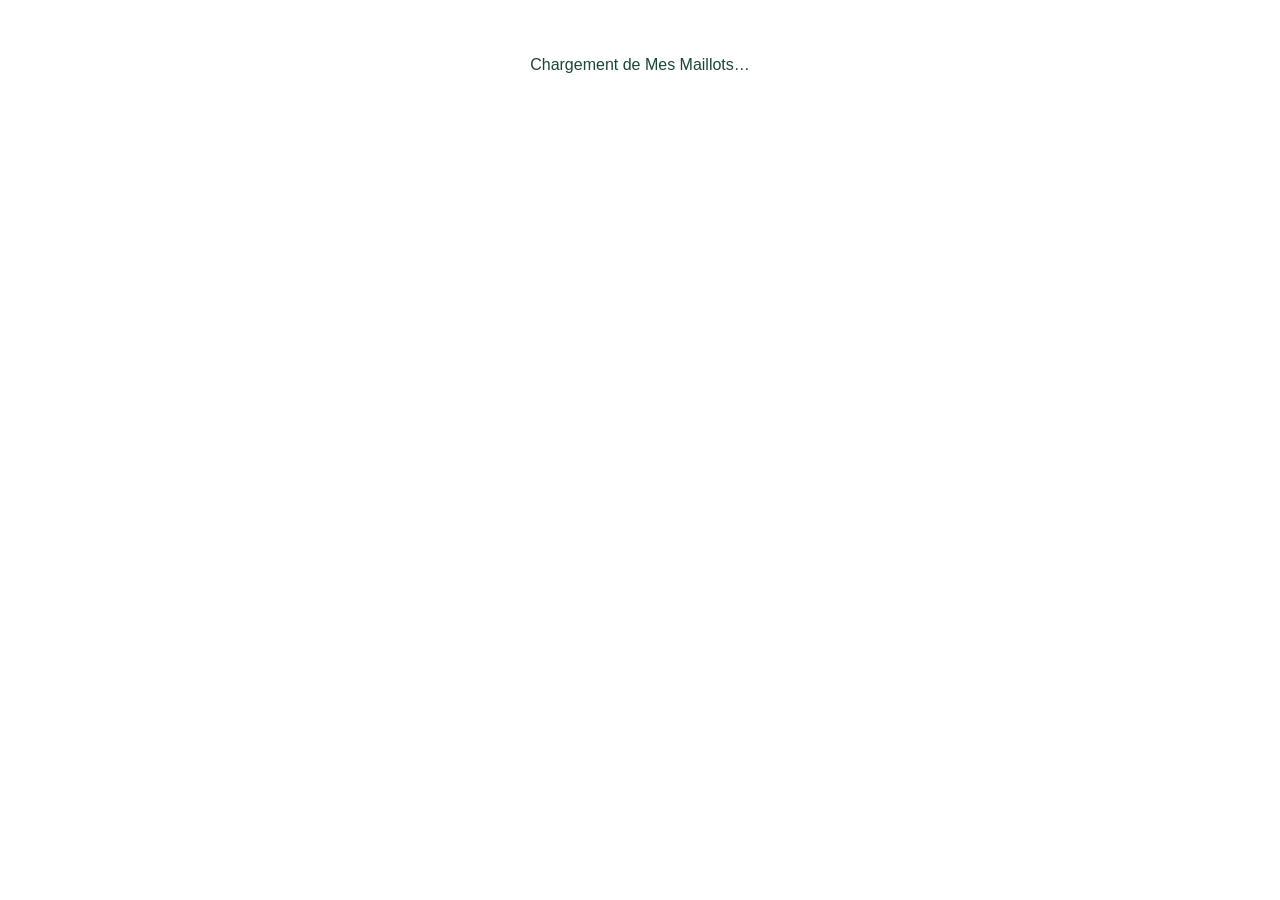
==== index.html @ 471b046e "Rename file-4.html to index.html" ====
<!DOCTYPE html>
<html lang="fr">
<head>
  <meta charset="utf-8">
  <meta name="viewport" content="width=device-width, initial-scale=1, viewport-fit=cover">
  <title>Mes Maillots</title>
  <meta name="description" content="Ma collection de maillots de football">
  <meta name="theme-color" content="#194838">
  <link rel="manifest" href="./manifest.json">
  <meta name="mobile-web-app-capable" content="yes">
  <meta name="apple-mobile-web-app-capable" content="yes">
  <meta name="apple-mobile-web-app-status-bar-style" content="black-translucent">
  <meta name="apple-mobile-web-app-title" content="Mes Maillots">
</head>
<body>
  <div id="app">
    <p style="text-align:center;padding:40px;font-family:sans-serif;color:#194838">Chargement de Mes Maillots…</p>
  </div>
  <script src="./app.js"></script>
</body>
</html>
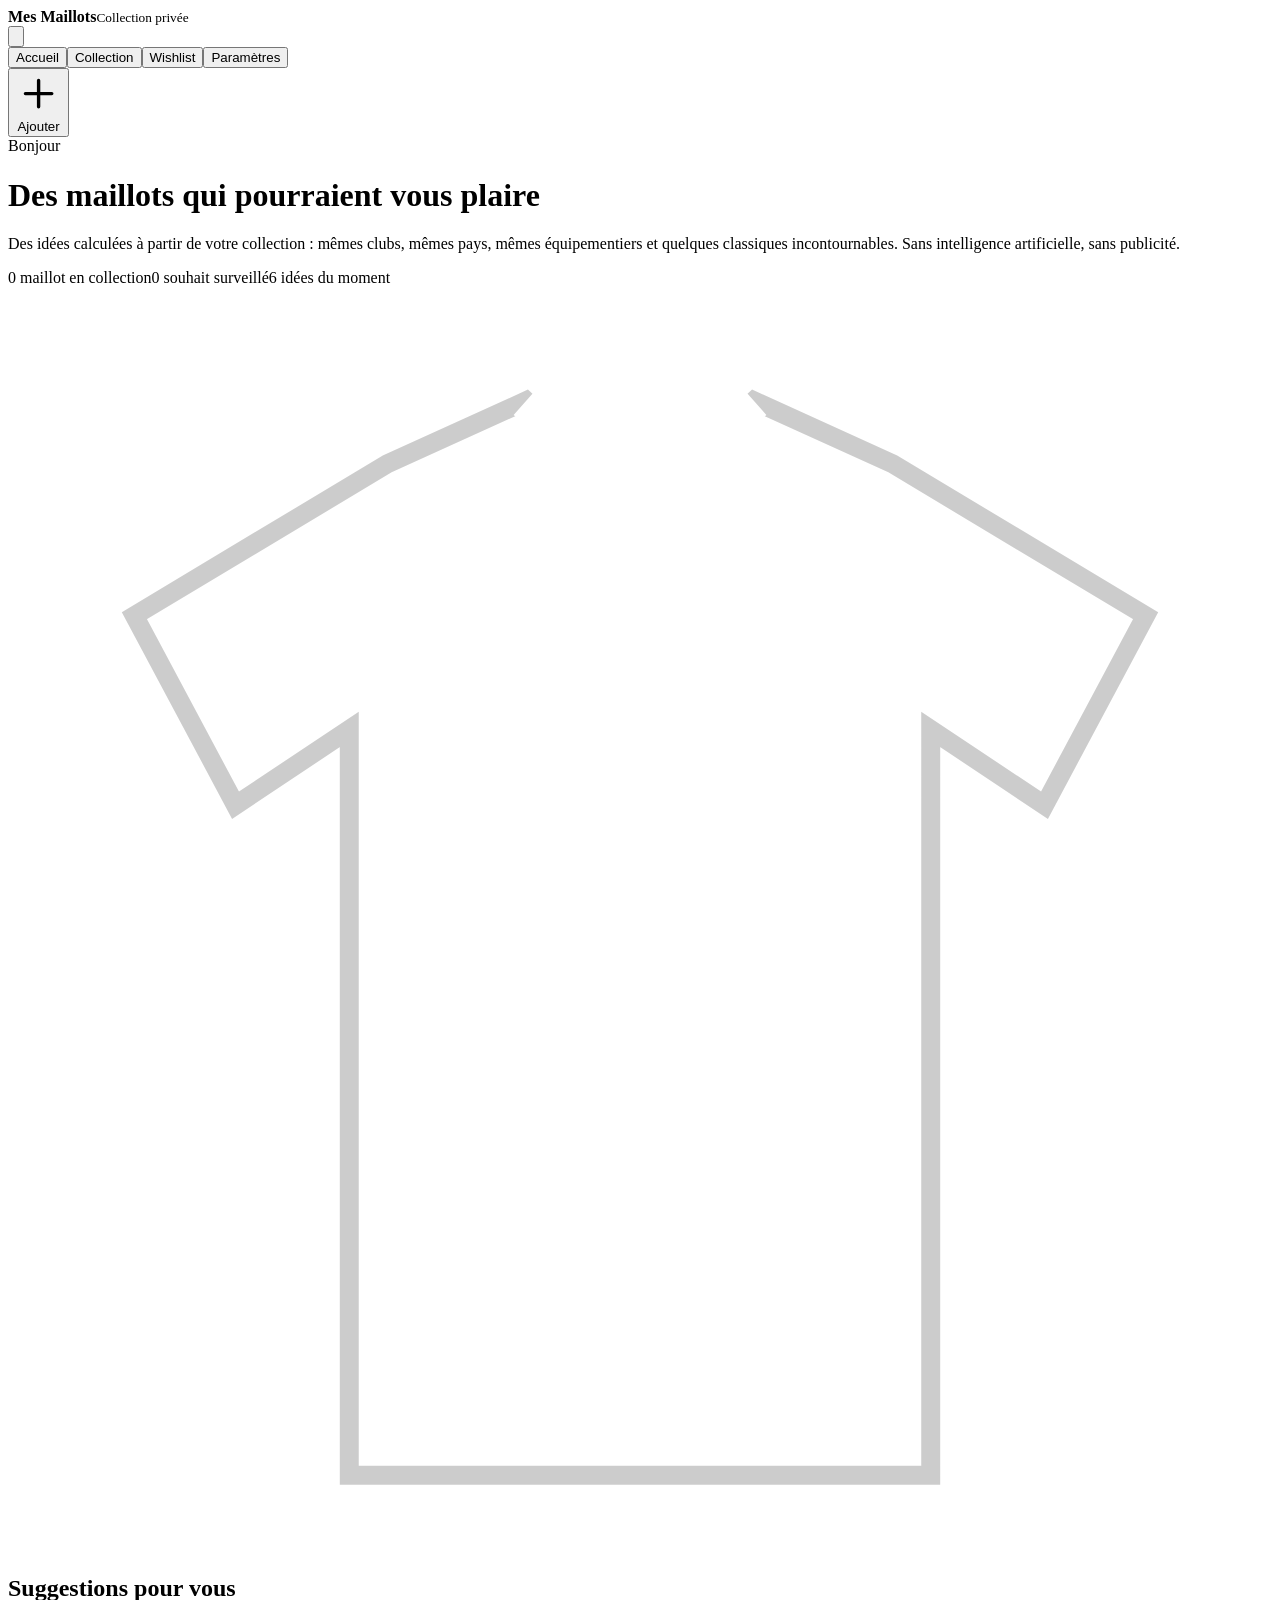
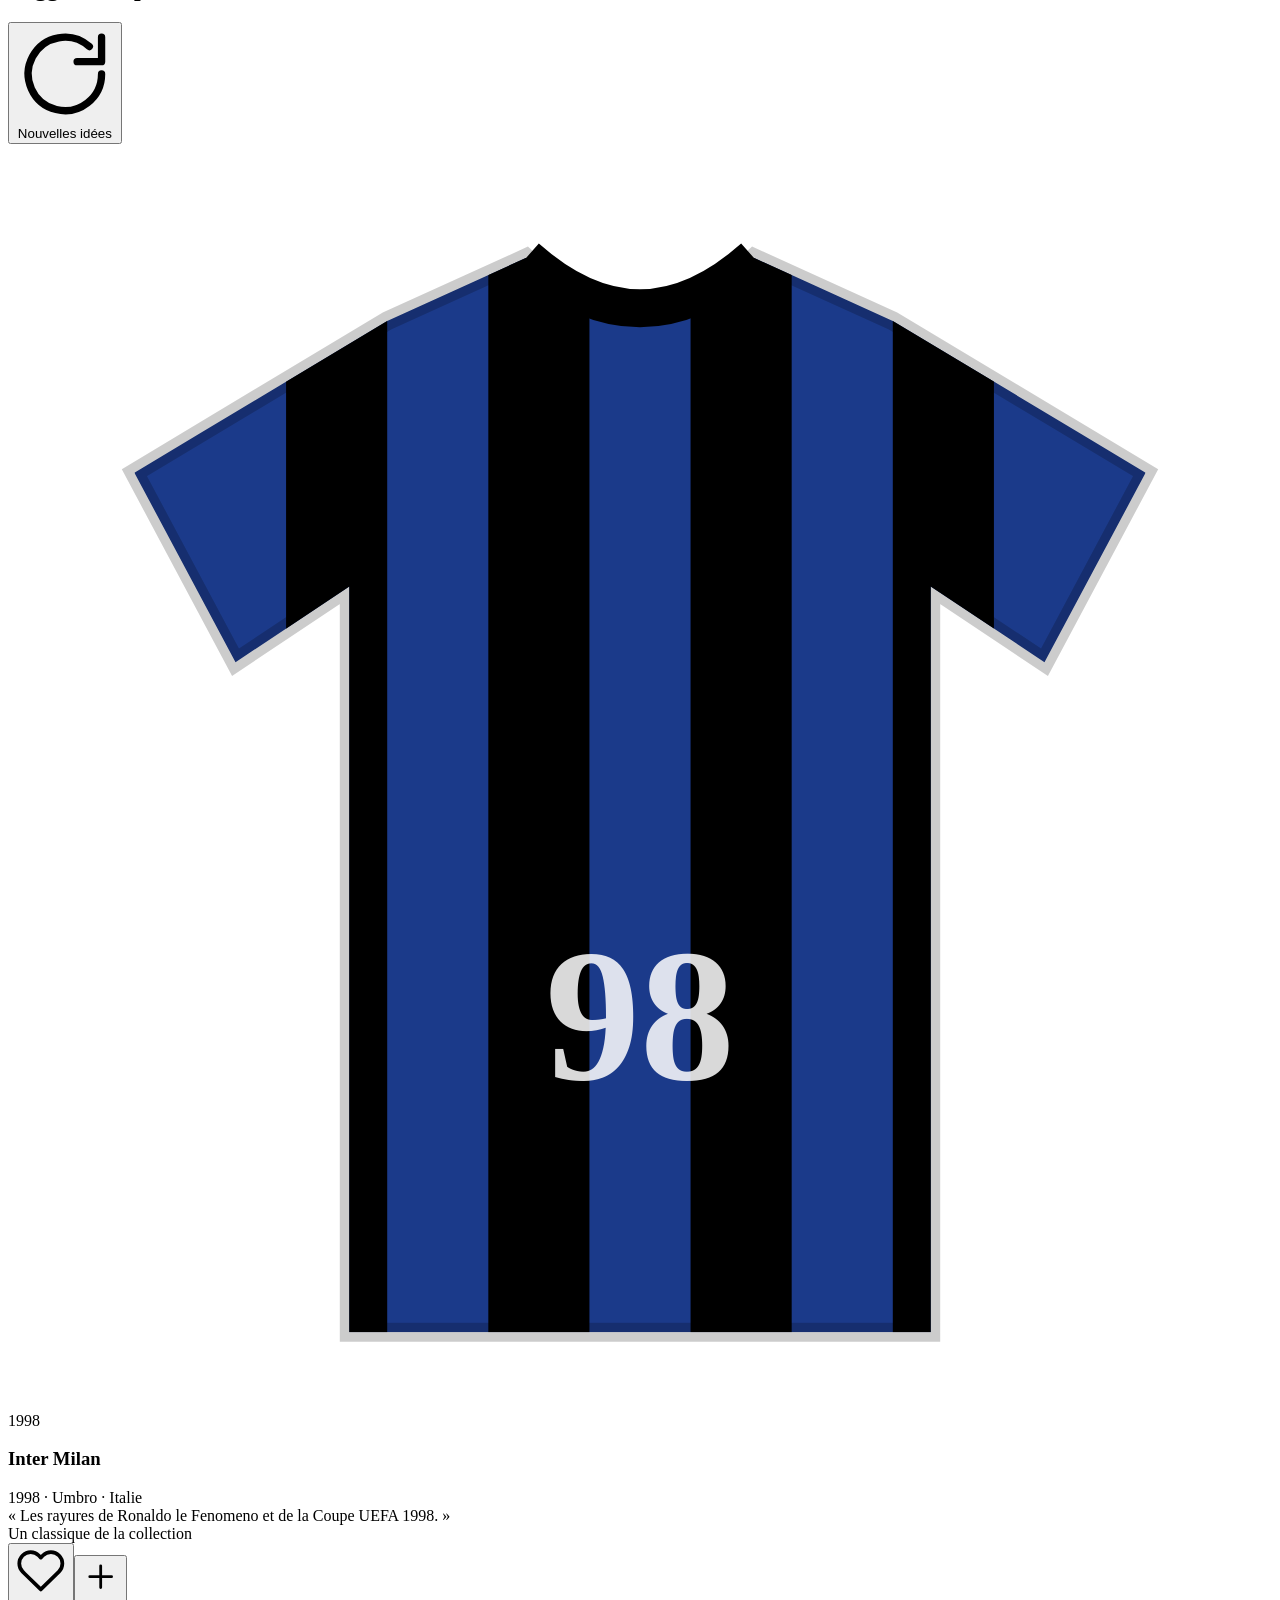
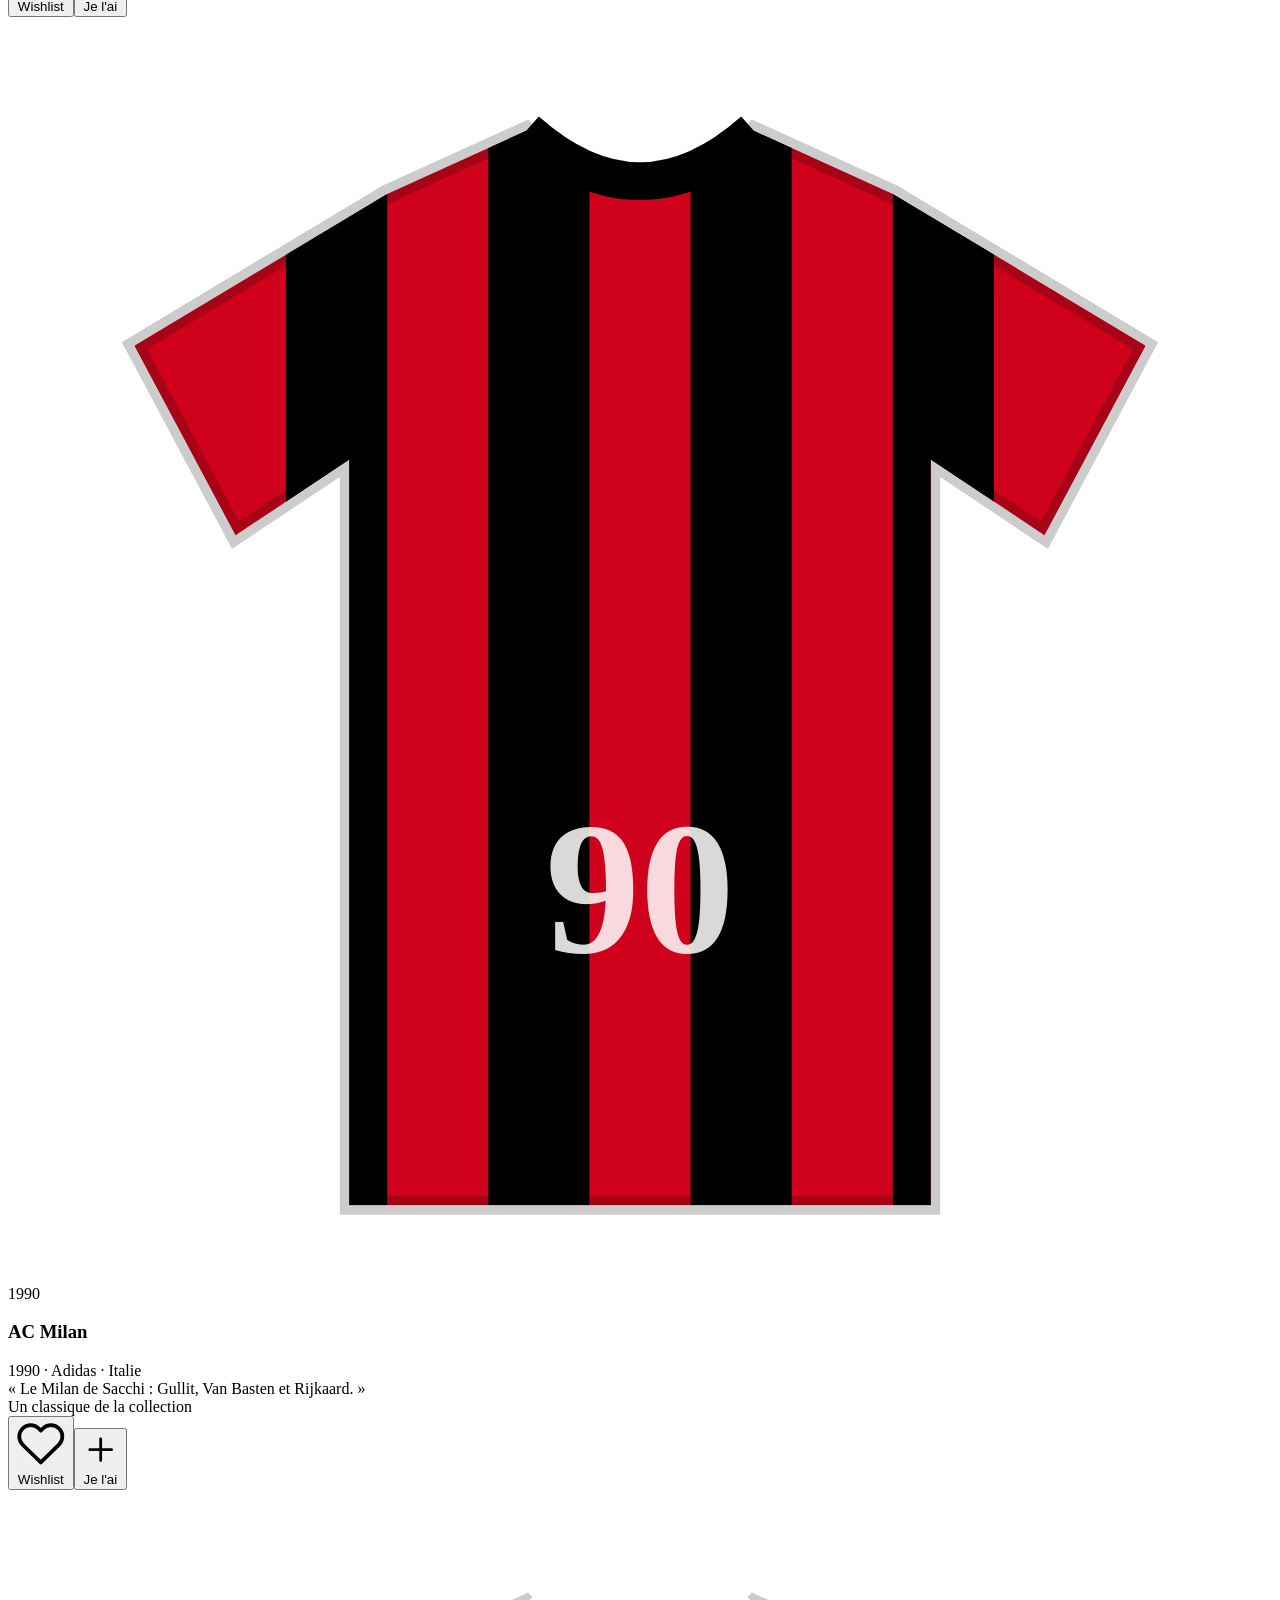
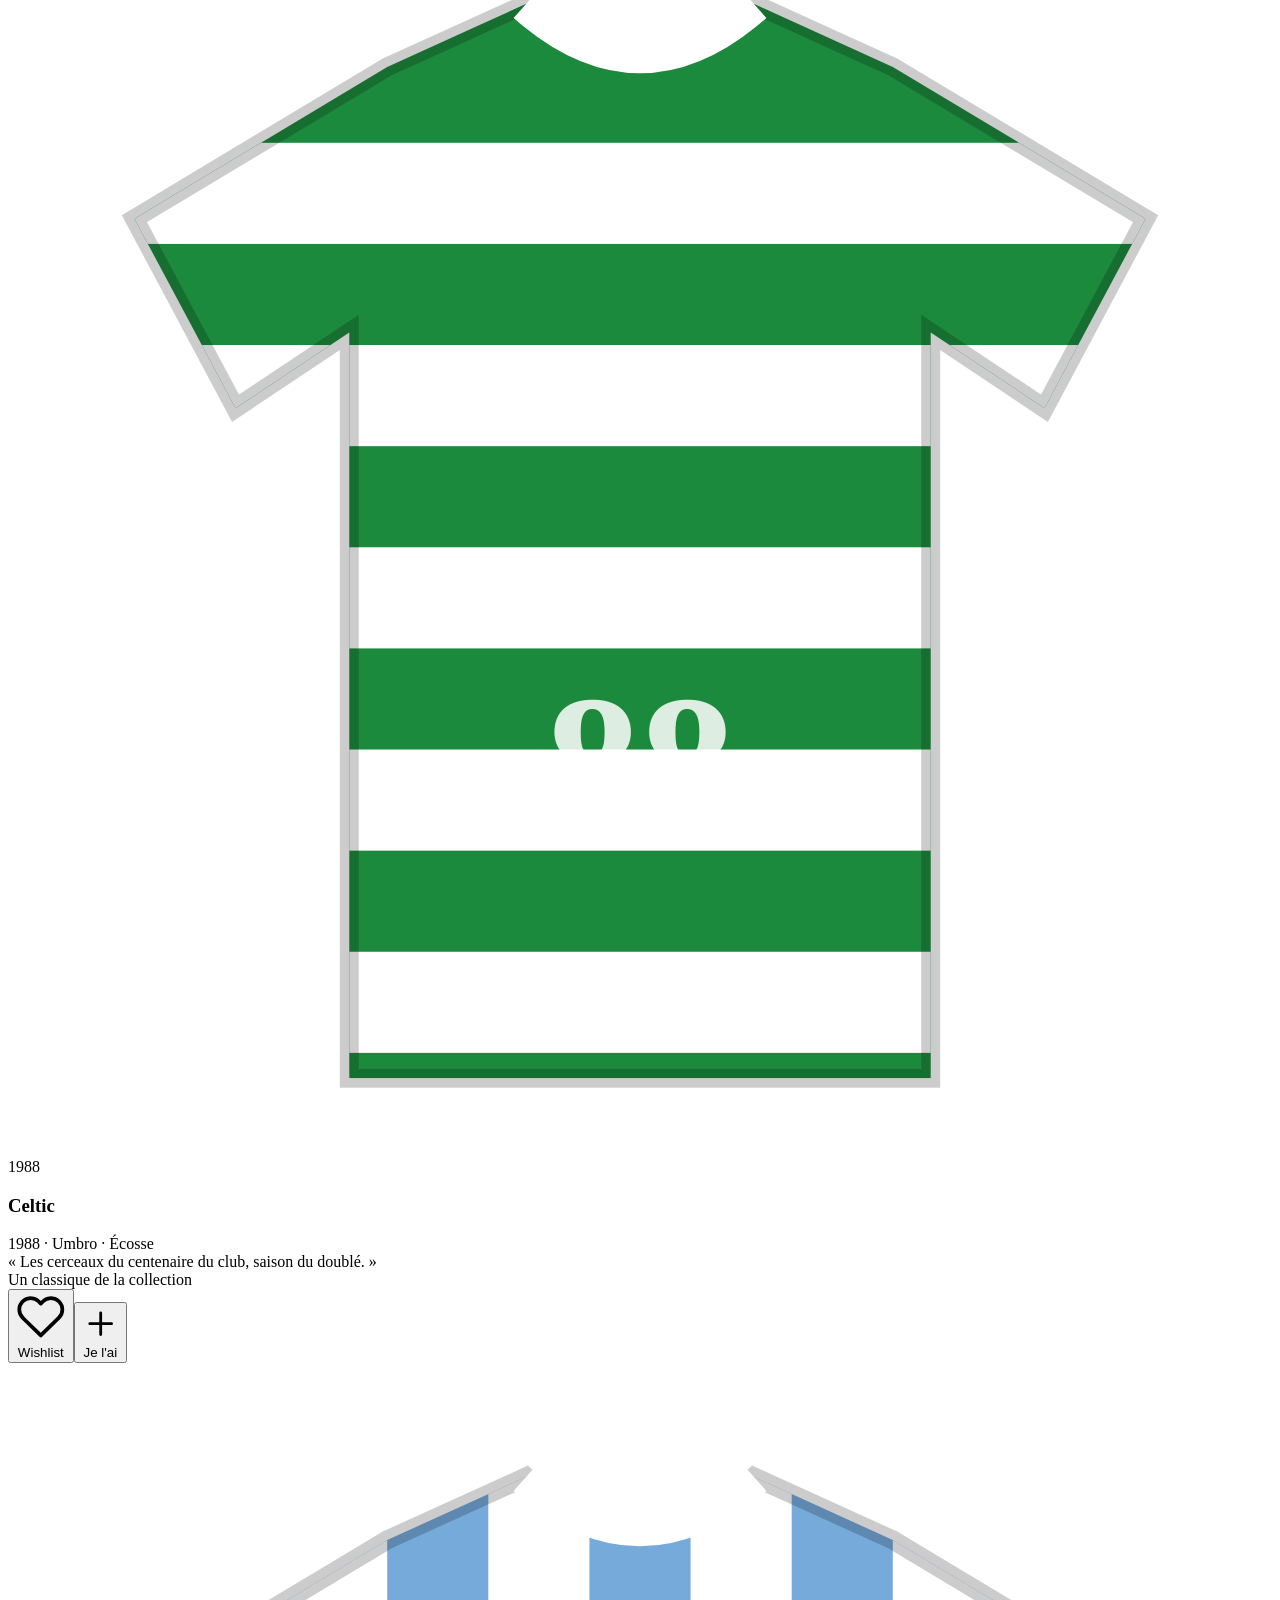
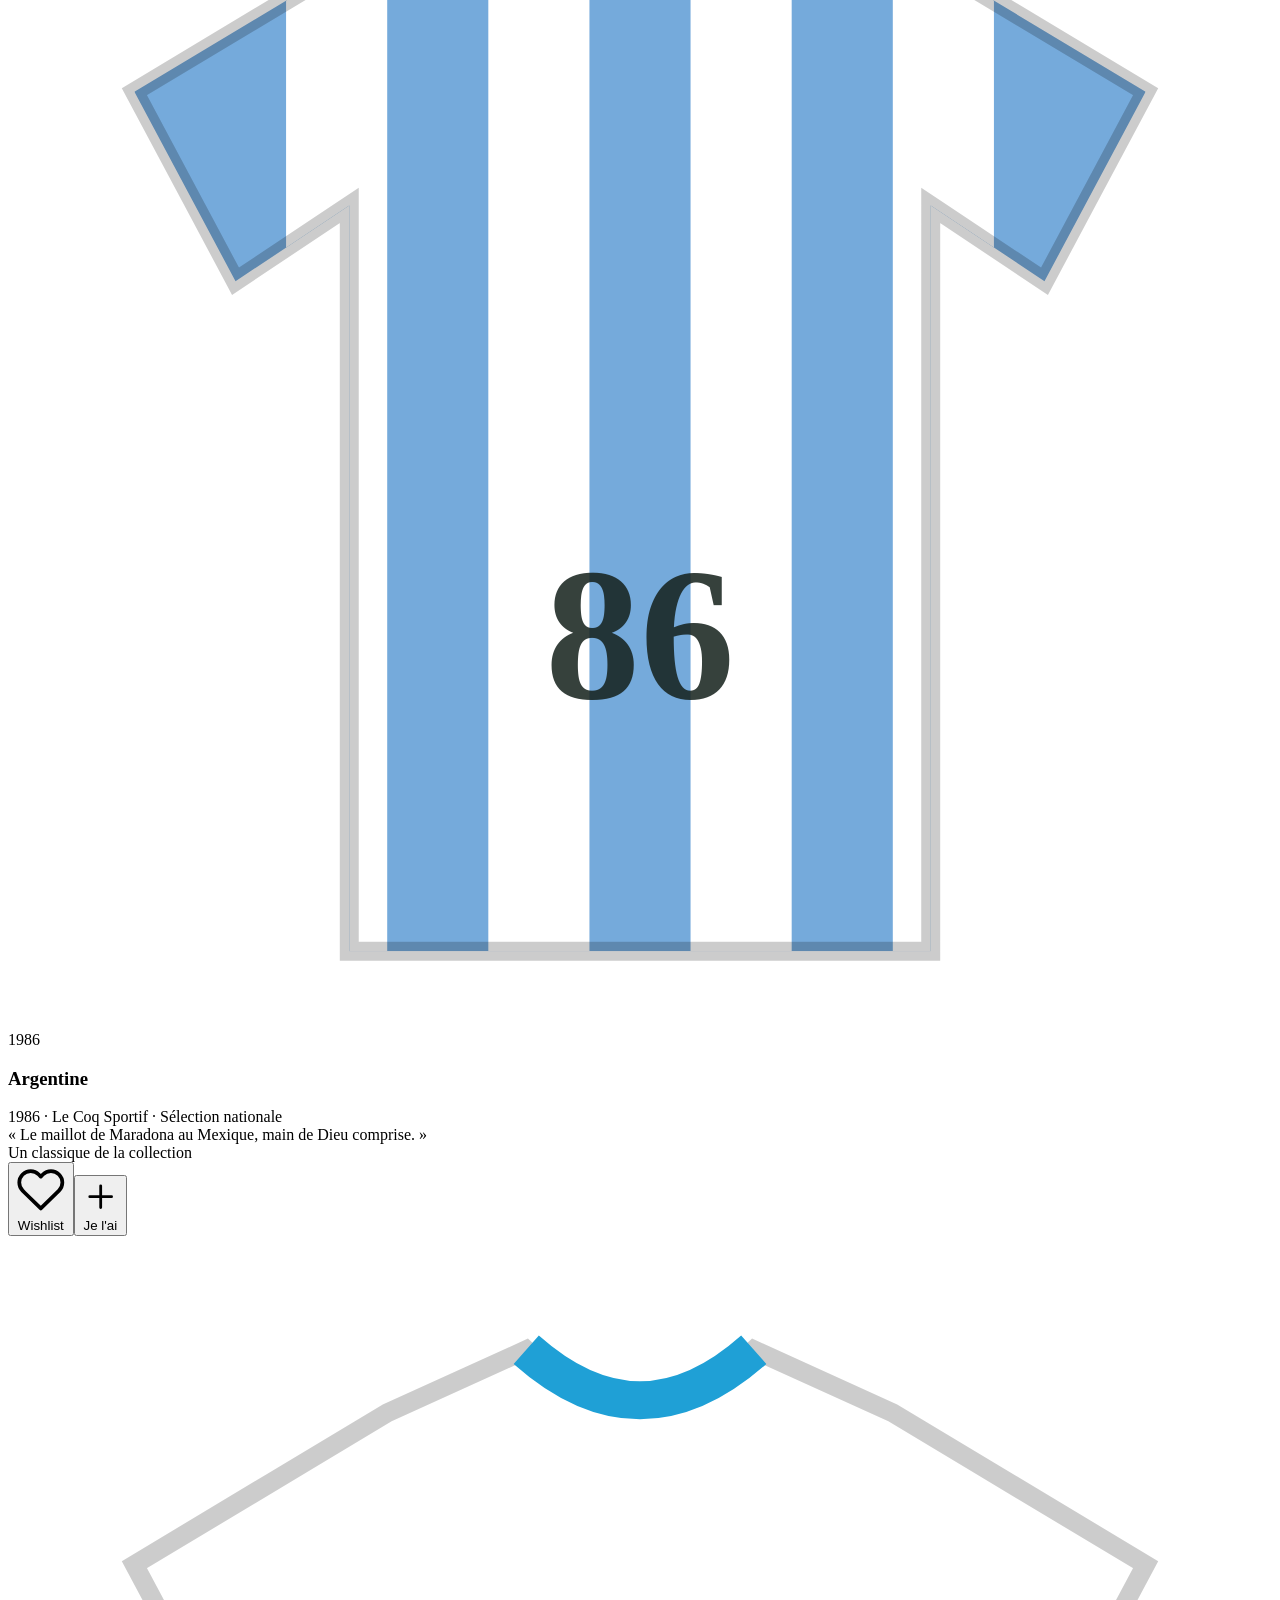
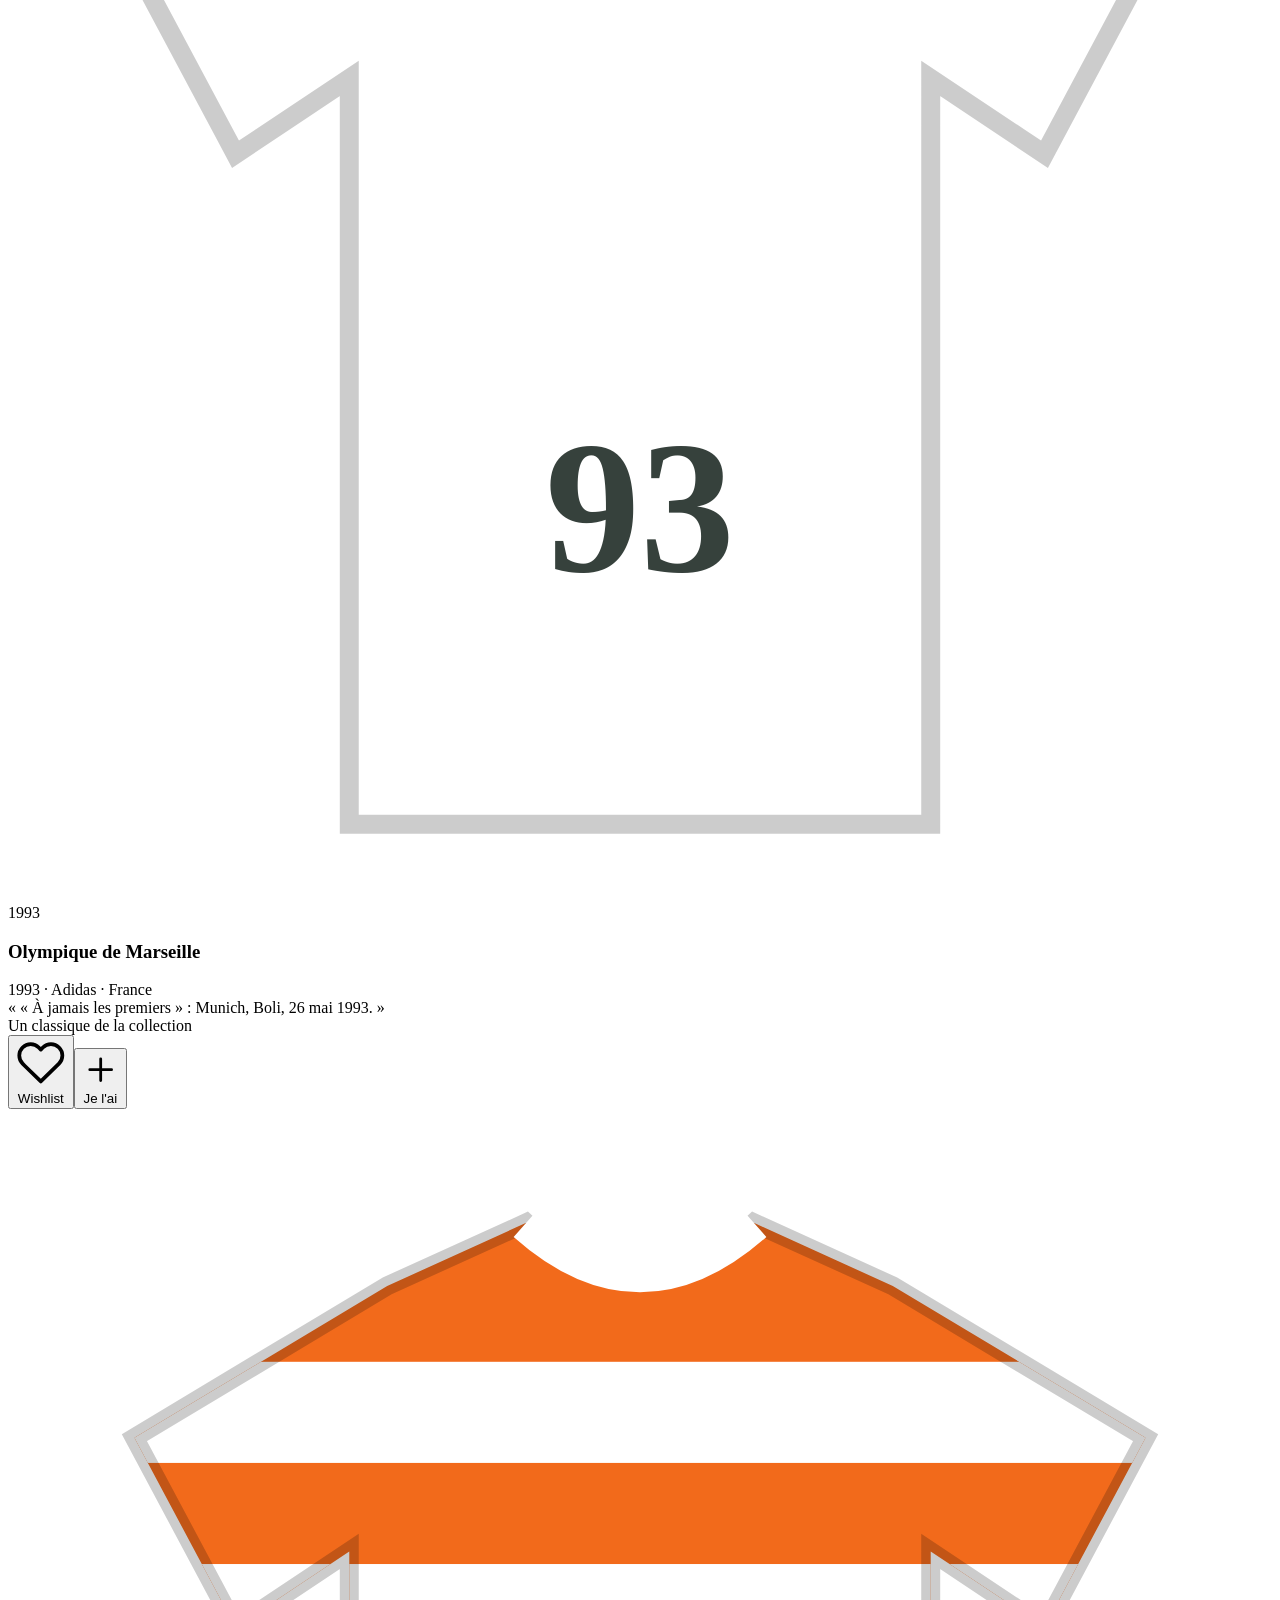
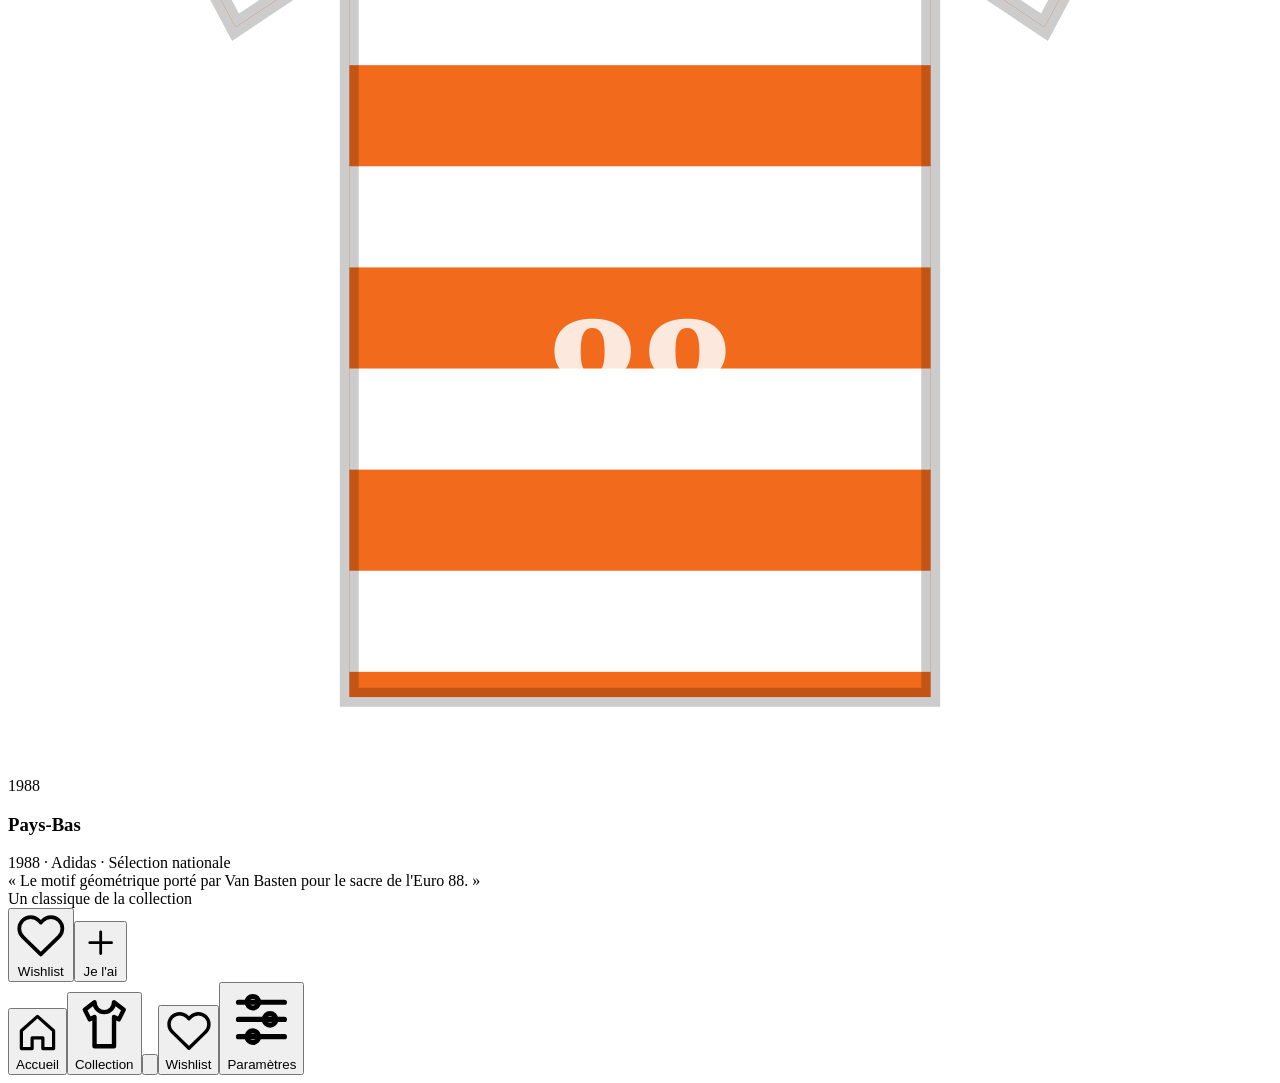
==== commit e9d85531: "Add link to external stylesheet in index.html" ====
--- a/index.html
+++ b/index.html
@@ -1,5 +1,6 @@
 <!DOCTYPE html>
 <html lang="fr">
+<link rel="stylesheet" href="./style.css">
 <head>
   <meta charset="utf-8">
   <meta name="viewport" content="width=device-width, initial-scale=1, viewport-fit=cover">
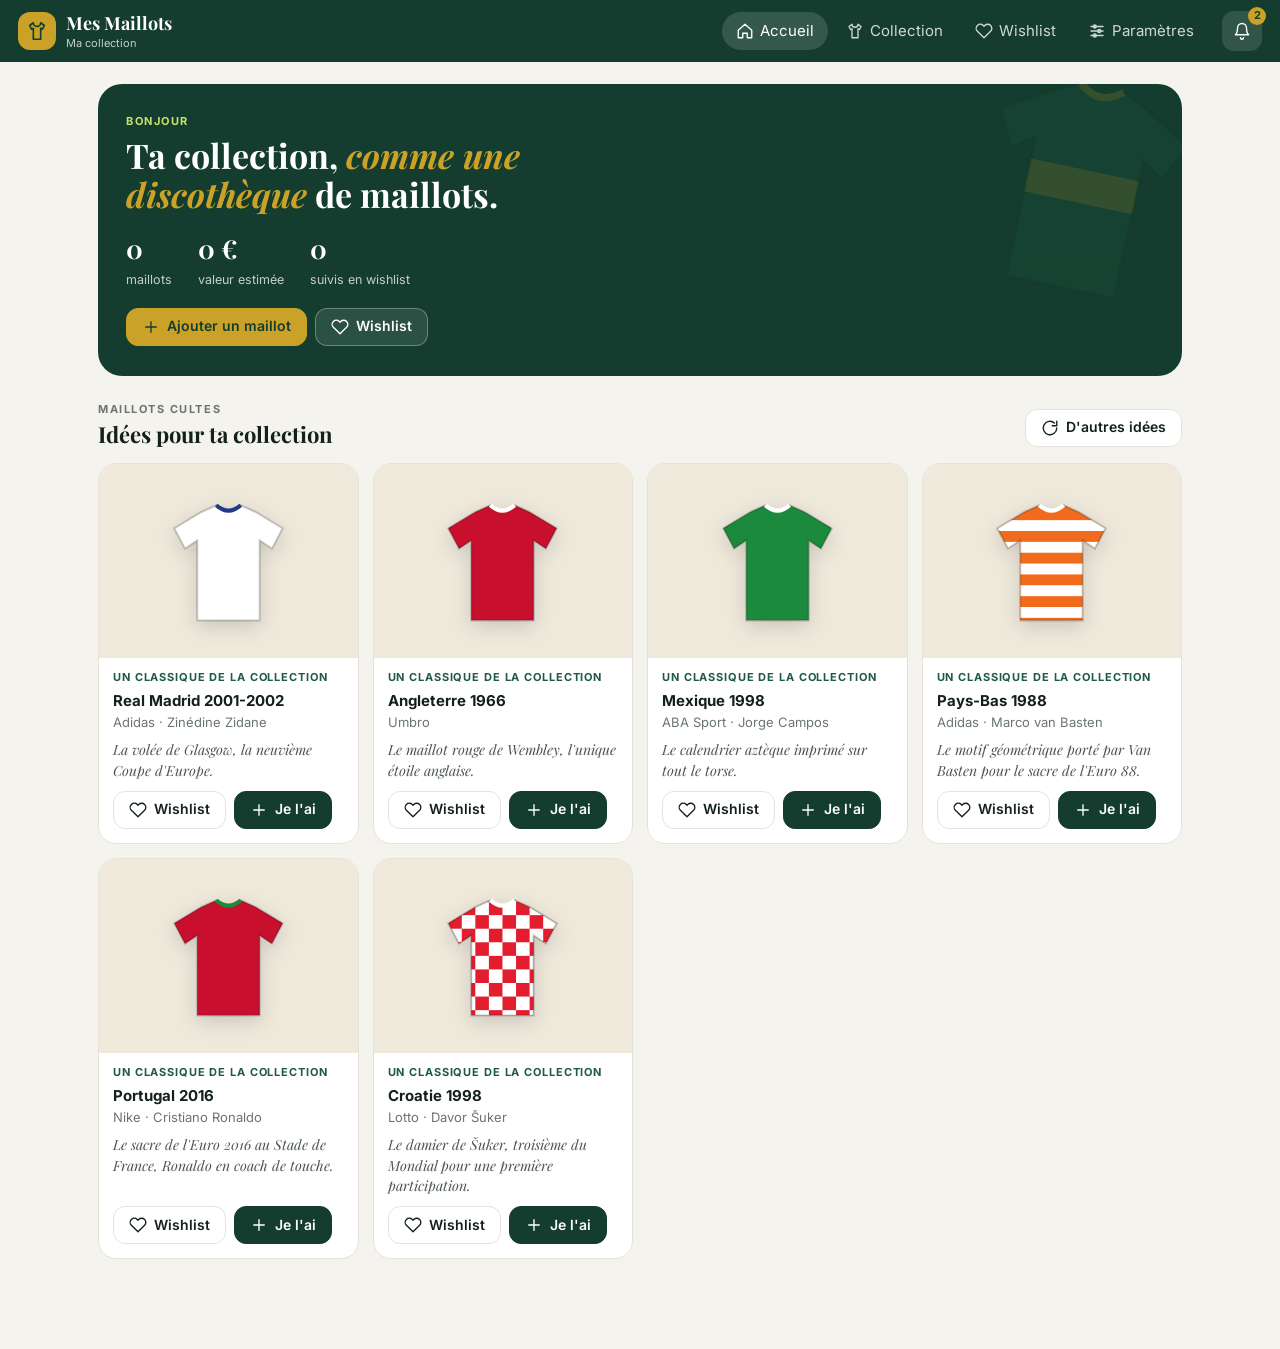
==== commit d91343fb: "Update HTML meta tags and styles" ====
--- a/index.html
+++ b/index.html
@@ -1,22 +1,20 @@
 <!DOCTYPE html>
 <html lang="fr">
-<link rel="stylesheet" href="./style.css">
 <head>
-  <meta charset="utf-8">
-  <meta name="viewport" content="width=device-width, initial-scale=1, viewport-fit=cover">
-  <title>Mes Maillots</title>
-  <meta name="description" content="Ma collection de maillots de football">
-  <meta name="theme-color" content="#194838">
-  <link rel="manifest" href="./manifest.json">
-  <meta name="mobile-web-app-capable" content="yes">
-  <meta name="apple-mobile-web-app-capable" content="yes">
-  <meta name="apple-mobile-web-app-status-bar-style" content="black-translucent">
-  <meta name="apple-mobile-web-app-title" content="Mes Maillots">
+<meta charset="utf-8">
+<meta name="viewport" content="width=device-width, initial-scale=1, viewport-fit=cover">
+<meta name="theme-color" content="#143d2f">
+<meta name="mobile-web-app-capable" content="yes">
+<meta name="apple-mobile-web-app-capable" content="yes">
+<meta name="apple-mobile-web-app-status-bar-style" content="black-translucent">
+<meta name="apple-mobile-web-app-title" content="Mes Maillots">
+<meta name="description" content="Ma collection de maillots de football">
+<title>Mes Maillots</title>
+<link rel="manifest" href="./manifest.json">
 </head>
 <body>
-  <div id="app">
-    <p style="text-align:center;padding:40px;font-family:sans-serif;color:#194838">Chargement de Mes Maillots…</p>
-  </div>
-  <script src="./app.js"></script>
+<div id="app"><p style="text-align:center;padding:40px;font-family:sans-serif;color:#143d2f">Chargement de Mes Maillots…</p></div>
+<noscript>Cette application a besoin de JavaScript pour fonctionner.</noscript>
+<script src="./app.js"></script>
 </body>
 </html>
